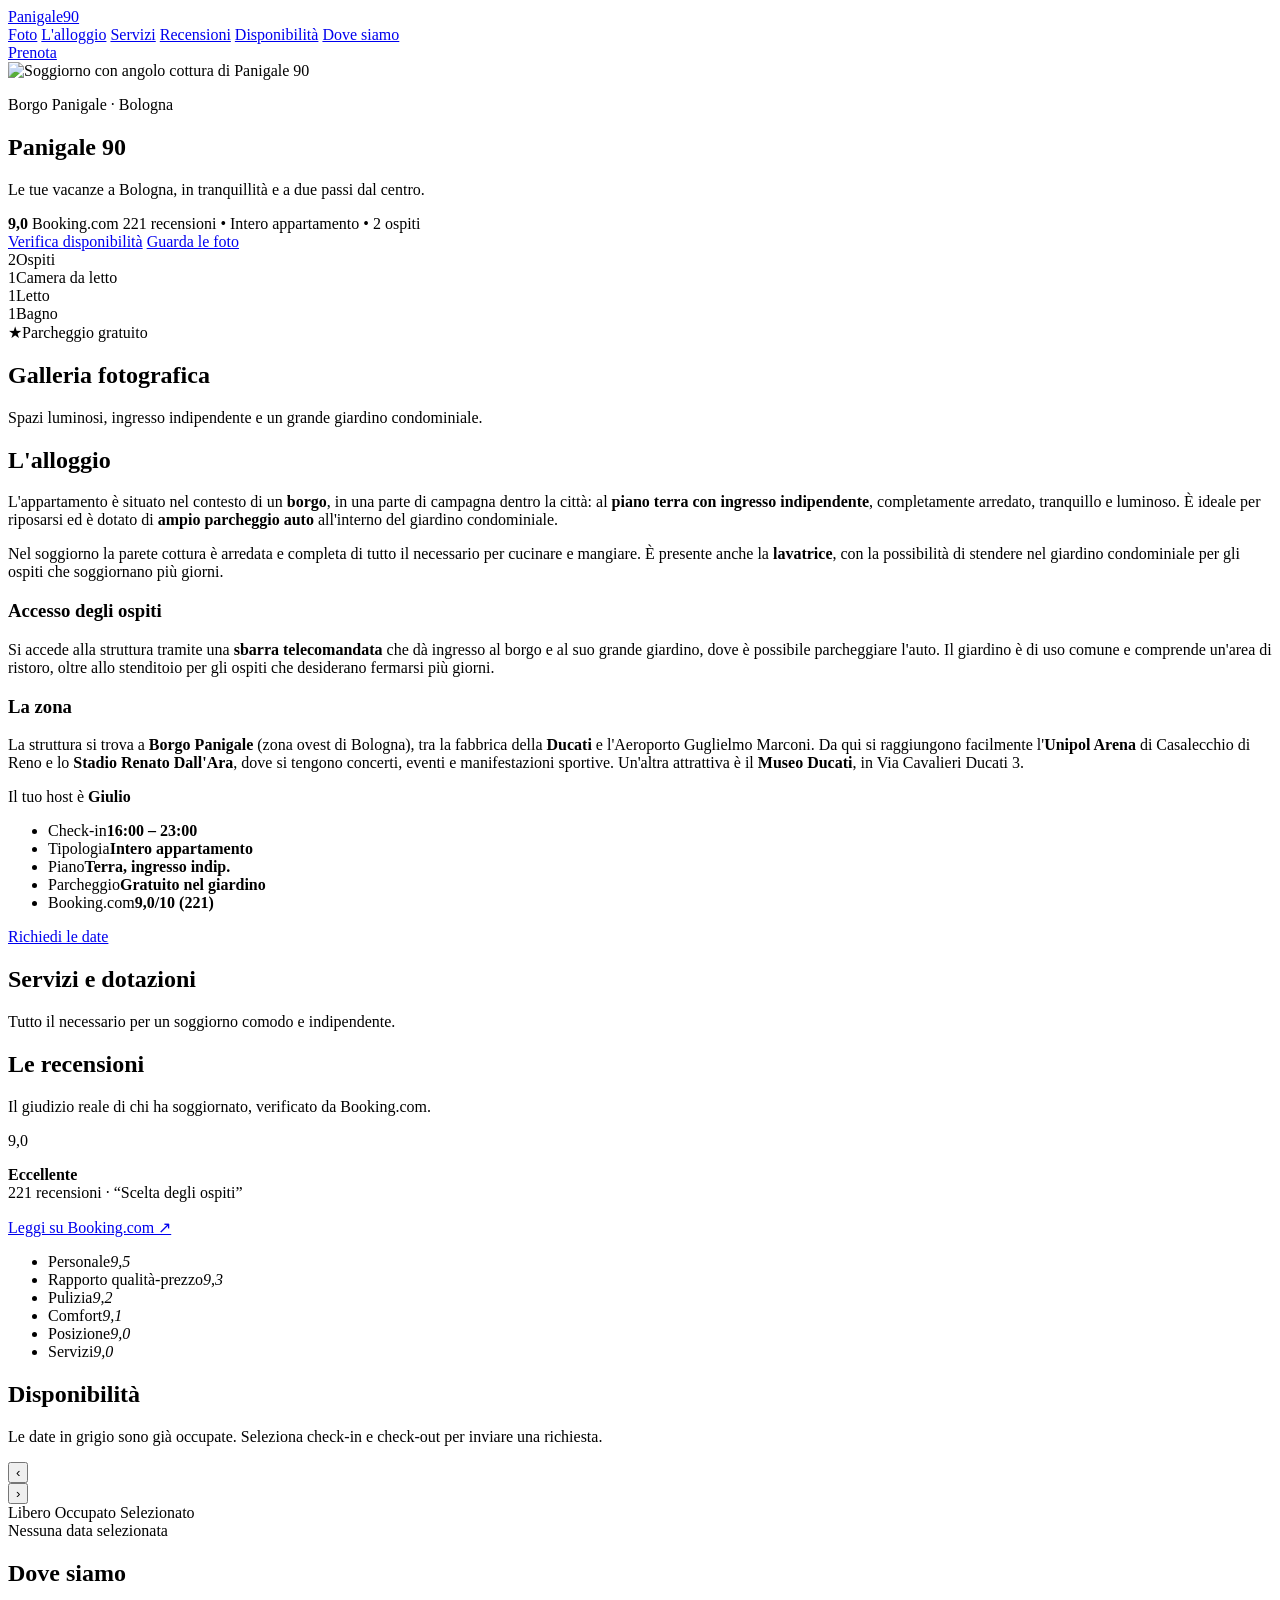
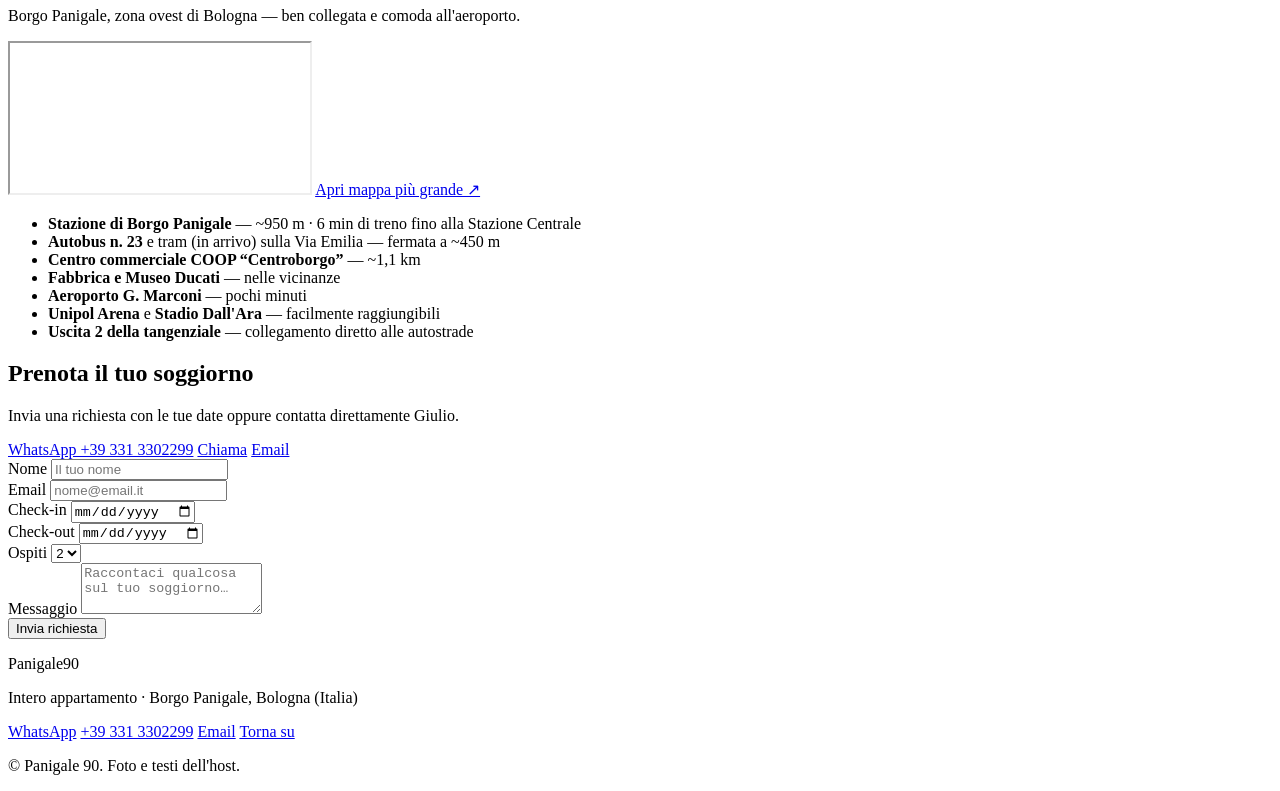
==== index.html @ 77d61c83 "Rimuovo il link Airbnb dal footer" ====
<!DOCTYPE html>
<html lang="it">
<head>
  <meta charset="UTF-8" />
  <meta name="viewport" content="width=device-width, initial-scale=1.0" />
  <title>Panigale 90 — Appartamento a Bologna | Borgo Panigale</title>
  <meta name="description" content="Panigale 90: intero appartamento a piano terra con ingresso indipendente a Borgo Panigale, Bologna. 2 ospiti, parcheggio gratuito, giardino. A 6 minuti dalla Stazione Centrale." />
  <meta property="og:title" content="Panigale 90 — Le tue vacanze a Bologna" />
  <meta property="og:description" content="Intero appartamento a piano terra con ingresso indipendente e parcheggio gratuito a Borgo Panigale, Bologna." />
  <meta property="og:image" content="assets/img/photo-03.jpg" />
  <meta property="og:type" content="website" />
  <link rel="preconnect" href="https://fonts.googleapis.com" />
  <link rel="preconnect" href="https://fonts.gstatic.com" crossorigin />
  <link href="https://fonts.googleapis.com/css2?family=Fraunces:opsz,wght@9..144,500;9..144,600&family=Inter:wght@400;500;600&display=swap" rel="stylesheet" />
  <link rel="stylesheet" href="css/style.css" />
</head>
<body>
  <!-- NAV -->
  <header class="nav" id="top">
    <div class="container nav__inner">
      <a href="#top" class="brand">Panigale<span>90</span></a>
      <nav class="nav__links">
        <a href="#gallery">Foto</a>
        <a href="#about">L'alloggio</a>
        <a href="#amenities">Servizi</a>
        <a href="#reviews">Recensioni</a>
        <a href="#calendar">Disponibilità</a>
        <a href="#location">Dove siamo</a>
      </nav>
      <a href="#book" class="btn btn--small">Prenota</a>
    </div>
  </header>

  <!-- HERO -->
  <section class="hero">
    <div class="hero__media">
      <img src="assets/img/photo-03.jpg" alt="Soggiorno con angolo cottura di Panigale 90" />
      <div class="hero__overlay"></div>
    </div>
    <div class="container hero__content">
      <p class="hero__eyebrow">Borgo Panigale · Bologna</p>
      <h1>Panigale 90</h1>
      <p class="hero__tagline">Le tue vacanze a Bologna, in tranquillità e a due passi dal centro.</p>
      <div class="hero__meta">
        <span class="bk-badge"><b>9,0</b> Booking.com</span>
        <span>221 recensioni</span>
        <span class="dot">•</span>
        <span>Intero appartamento</span>
        <span class="dot">•</span>
        <span>2 ospiti</span>
      </div>
      <div class="hero__cta">
        <a href="#book" class="btn">Verifica disponibilità</a>
        <a href="#gallery" class="btn btn--ghost">Guarda le foto</a>
      </div>
    </div>
  </section>

  <!-- QUICK FACTS -->
  <section class="facts">
    <div class="container facts__grid">
      <div class="fact"><span class="fact__num">2</span><span class="fact__label">Ospiti</span></div>
      <div class="fact"><span class="fact__num">1</span><span class="fact__label">Camera da letto</span></div>
      <div class="fact"><span class="fact__num">1</span><span class="fact__label">Letto</span></div>
      <div class="fact"><span class="fact__num">1</span><span class="fact__label">Bagno</span></div>
      <div class="fact"><span class="fact__num">★</span><span class="fact__label">Parcheggio gratuito</span></div>
    </div>
  </section>

  <!-- GALLERY -->
  <section id="gallery" class="section">
    <div class="container">
      <h2 class="section__title">Galleria fotografica</h2>
      <p class="section__sub">Spazi luminosi, ingresso indipendente e un grande giardino condominiale.</p>
      <div class="gallery" id="galleryGrid"><!-- populated by JS --></div>
    </div>
  </section>

  <!-- ABOUT -->
  <section id="about" class="section section--alt">
    <div class="container about">
      <div class="about__text">
        <h2 class="section__title">L'alloggio</h2>
        <p>L'appartamento è situato nel contesto di un <strong>borgo</strong>, in una parte di campagna dentro la città: al <strong>piano terra con ingresso indipendente</strong>, completamente arredato, tranquillo e luminoso. È ideale per riposarsi ed è dotato di <strong>ampio parcheggio auto</strong> all'interno del giardino condominiale.</p>
        <p>Nel soggiorno la parete cottura è arredata e completa di tutto il necessario per cucinare e mangiare. È presente anche la <strong>lavatrice</strong>, con la possibilità di stendere nel giardino condominiale per gli ospiti che soggiornano più giorni.</p>

        <h3>Accesso degli ospiti</h3>
        <p>Si accede alla struttura tramite una <strong>sbarra telecomandata</strong> che dà ingresso al borgo e al suo grande giardino, dove è possibile parcheggiare l'auto. Il giardino è di uso comune e comprende un'area di ristoro, oltre allo stenditoio per gli ospiti che desiderano fermarsi più giorni.</p>

        <h3>La zona</h3>
        <p>La struttura si trova a <strong>Borgo Panigale</strong> (zona ovest di Bologna), tra la fabbrica della <strong>Ducati</strong> e l'Aeroporto Guglielmo Marconi. Da qui si raggiungono facilmente l'<strong>Unipol Arena</strong> di Casalecchio di Reno e lo <strong>Stadio Renato Dall'Ara</strong>, dove si tengono concerti, eventi e manifestazioni sportive. Un'altra attrattiva è il <strong>Museo Ducati</strong>, in Via Cavalieri Ducati 3.</p>
      </div>
      <aside class="about__card">
        <p class="about__host">Il tuo host è <strong>Giulio</strong></p>
        <ul class="about__list">
          <li><span>Check-in</span><strong>16:00 – 23:00</strong></li>
          <li><span>Tipologia</span><strong>Intero appartamento</strong></li>
          <li><span>Piano</span><strong>Terra, ingresso indip.</strong></li>
          <li><span>Parcheggio</span><strong>Gratuito nel giardino</strong></li>
          <li><span>Booking.com</span><strong>9,0/10 (221)</strong></li>
        </ul>
        <a href="#book" class="btn btn--block">Richiedi le date</a>
      </aside>
    </div>
  </section>

  <!-- AMENITIES -->
  <section id="amenities" class="section">
    <div class="container">
      <h2 class="section__title">Servizi e dotazioni</h2>
      <p class="section__sub">Tutto il necessario per un soggiorno comodo e indipendente.</p>
      <ul class="amenities" id="amenitiesGrid"><!-- populated by JS --></ul>
    </div>
  </section>

  <!-- REVIEWS -->
  <section id="reviews" class="section section--alt">
    <div class="container">
      <h2 class="section__title">Le recensioni</h2>
      <p class="section__sub">Il giudizio reale di chi ha soggiornato, verificato da Booking.com.</p>
      <div class="reviews">
        <div class="reviews__score">
          <div class="bk-score">9,0</div>
          <p class="reviews__label"><strong>Eccellente</strong><br />221 recensioni · “Scelta degli ospiti”</p>
          <a class="btn btn--book" href="https://www.booking.com/hotel/it/panigale90.it.html" target="_blank" rel="noopener">Leggi su Booking.com ↗</a>
        </div>
        <ul class="reviews__bars">
          <li><span>Personale</span><i><b style="width:95%"></b></i><em>9,5</em></li>
          <li><span>Rapporto qualità-prezzo</span><i><b style="width:93%"></b></i><em>9,3</em></li>
          <li><span>Pulizia</span><i><b style="width:92%"></b></i><em>9,2</em></li>
          <li><span>Comfort</span><i><b style="width:91%"></b></i><em>9,1</em></li>
          <li><span>Posizione</span><i><b style="width:90%"></b></i><em>9,0</em></li>
          <li><span>Servizi</span><i><b style="width:90%"></b></i><em>9,0</em></li>
        </ul>
      </div>
    </div>
  </section>

  <!-- CALENDAR -->
  <section id="calendar" class="section">
    <div class="container">
      <h2 class="section__title">Disponibilità</h2>
      <p class="section__sub">Le date in grigio sono già occupate. Seleziona check-in e check-out per inviare una richiesta.</p>
      <div class="calendar" id="calendarApp">
        <div class="calendar__header">
          <button class="cal-nav" id="calPrev" aria-label="Mese precedente">‹</button>
          <div class="cal-month" id="calMonths"></div>
          <button class="cal-nav" id="calNext" aria-label="Mese successivo">›</button>
        </div>
        <div class="cal-grids" id="calGrids"></div>
        <div class="calendar__footer">
          <div class="cal-legend">
            <span><i class="sw sw--free"></i> Libero</span>
            <span><i class="sw sw--busy"></i> Occupato</span>
            <span><i class="sw sw--sel"></i> Selezionato</span>
          </div>
          <div class="cal-selection" id="calSelection">Nessuna data selezionata</div>
        </div>
      </div>
    </div>
  </section>

  <!-- LOCATION -->
  <section id="location" class="section">
    <div class="container">
      <h2 class="section__title">Dove siamo</h2>
      <p class="section__sub">Borgo Panigale, zona ovest di Bologna — ben collegata e comoda all'aeroporto.</p>
      <div class="location">
        <div class="location__map">
          <iframe
            title="Mappa di Panigale 90"
            loading="lazy"
            src="https://www.openstreetmap.org/export/embed.html?bbox=11.26%2C44.510%2C11.296%2C44.530&amp;layer=mapnik&amp;marker=44.51988%2C11.27823">
          </iframe>
          <a class="location__maplink" href="https://www.openstreetmap.org/?mlat=44.51988&mlon=11.27823#map=15/44.51988/11.27823" target="_blank" rel="noopener">Apri mappa più grande ↗</a>
        </div>
        <ul class="location__list">
          <li><strong>Stazione di Borgo Panigale</strong> — ~950 m · 6 min di treno fino alla Stazione Centrale</li>
          <li><strong>Autobus n. 23</strong> e tram (in arrivo) sulla Via Emilia — fermata a ~450 m</li>
          <li><strong>Centro commerciale COOP “Centroborgo”</strong> — ~1,1 km</li>
          <li><strong>Fabbrica e Museo Ducati</strong> — nelle vicinanze</li>
          <li><strong>Aeroporto G. Marconi</strong> — pochi minuti</li>
          <li><strong>Unipol Arena</strong> e <strong>Stadio Dall'Ara</strong> — facilmente raggiungibili</li>
          <li><strong>Uscita 2 della tangenziale</strong> — collegamento diretto alle autostrade</li>
        </ul>
      </div>
    </div>
  </section>

  <!-- BOOK / CONTACT -->
  <section id="book" class="section section--cta">
    <div class="container book">
      <div class="book__intro">
        <h2 class="section__title">Prenota il tuo soggiorno</h2>
        <p>Invia una richiesta con le tue date oppure contatta direttamente Giulio.</p>
        <div class="book__contacts">
          <a class="btn btn--wa" href="https://wa.me/393313302299" target="_blank" rel="noopener">WhatsApp +39 331 3302299</a>
          <a class="btn btn--ghost" href="tel:+393313302299">Chiama</a>
          <a class="btn btn--ghost" href="mailto:giulio.saladini@alice.it">Email</a>
        </div>
      </div>
      <form class="book__form" id="bookForm">
        <div class="field">
          <label for="fName">Nome</label>
          <input id="fName" name="name" type="text" required placeholder="Il tuo nome" />
        </div>
        <div class="field">
          <label for="fEmail">Email</label>
          <input id="fEmail" name="email" type="email" required placeholder="nome@email.it" />
        </div>
        <div class="field field--half">
          <label for="fIn">Check-in</label>
          <input id="fIn" name="checkin" type="date" />
        </div>
        <div class="field field--half">
          <label for="fOut">Check-out</label>
          <input id="fOut" name="checkout" type="date" />
        </div>
        <div class="field">
          <label for="fGuests">Ospiti</label>
          <select id="fGuests" name="guests"><option>1</option><option selected>2</option></select>
        </div>
        <div class="field">
          <label for="fMsg">Messaggio</label>
          <textarea id="fMsg" name="message" rows="3" placeholder="Raccontaci qualcosa sul tuo soggiorno…"></textarea>
        </div>
        <button type="submit" class="btn btn--block">Invia richiesta</button>
        <p class="book__note" id="bookNote"></p>
      </form>
    </div>
  </section>

  <footer class="footer">
    <div class="container footer__inner">
      <div>
        <span class="brand brand--footer">Panigale<span>90</span></span>
        <p>Intero appartamento · Borgo Panigale, Bologna (Italia)</p>
      </div>
      <div class="footer__links">
        <a href="https://wa.me/393313302299" target="_blank" rel="noopener">WhatsApp</a>
        <a href="tel:+393313302299">+39 331 3302299</a>
        <a href="mailto:giulio.saladini@alice.it">Email</a>
        <a href="#top">Torna su</a>
      </div>
    </div>
    <p class="footer__legal">© <span id="year"></span> Panigale 90. Foto e testi dell'host.</p>
  </footer>

  <!-- LIGHTBOX -->
  <div class="lightbox" id="lightbox" hidden>
    <button class="lb-close" id="lbClose" aria-label="Chiudi">×</button>
    <button class="lb-nav lb-prev" id="lbPrev" aria-label="Precedente">‹</button>
    <img id="lbImg" src="" alt="" />
    <button class="lb-nav lb-next" id="lbNext" aria-label="Successiva">›</button>
  </div>

  <script src="js/main.js"></script>
</body>
</html>
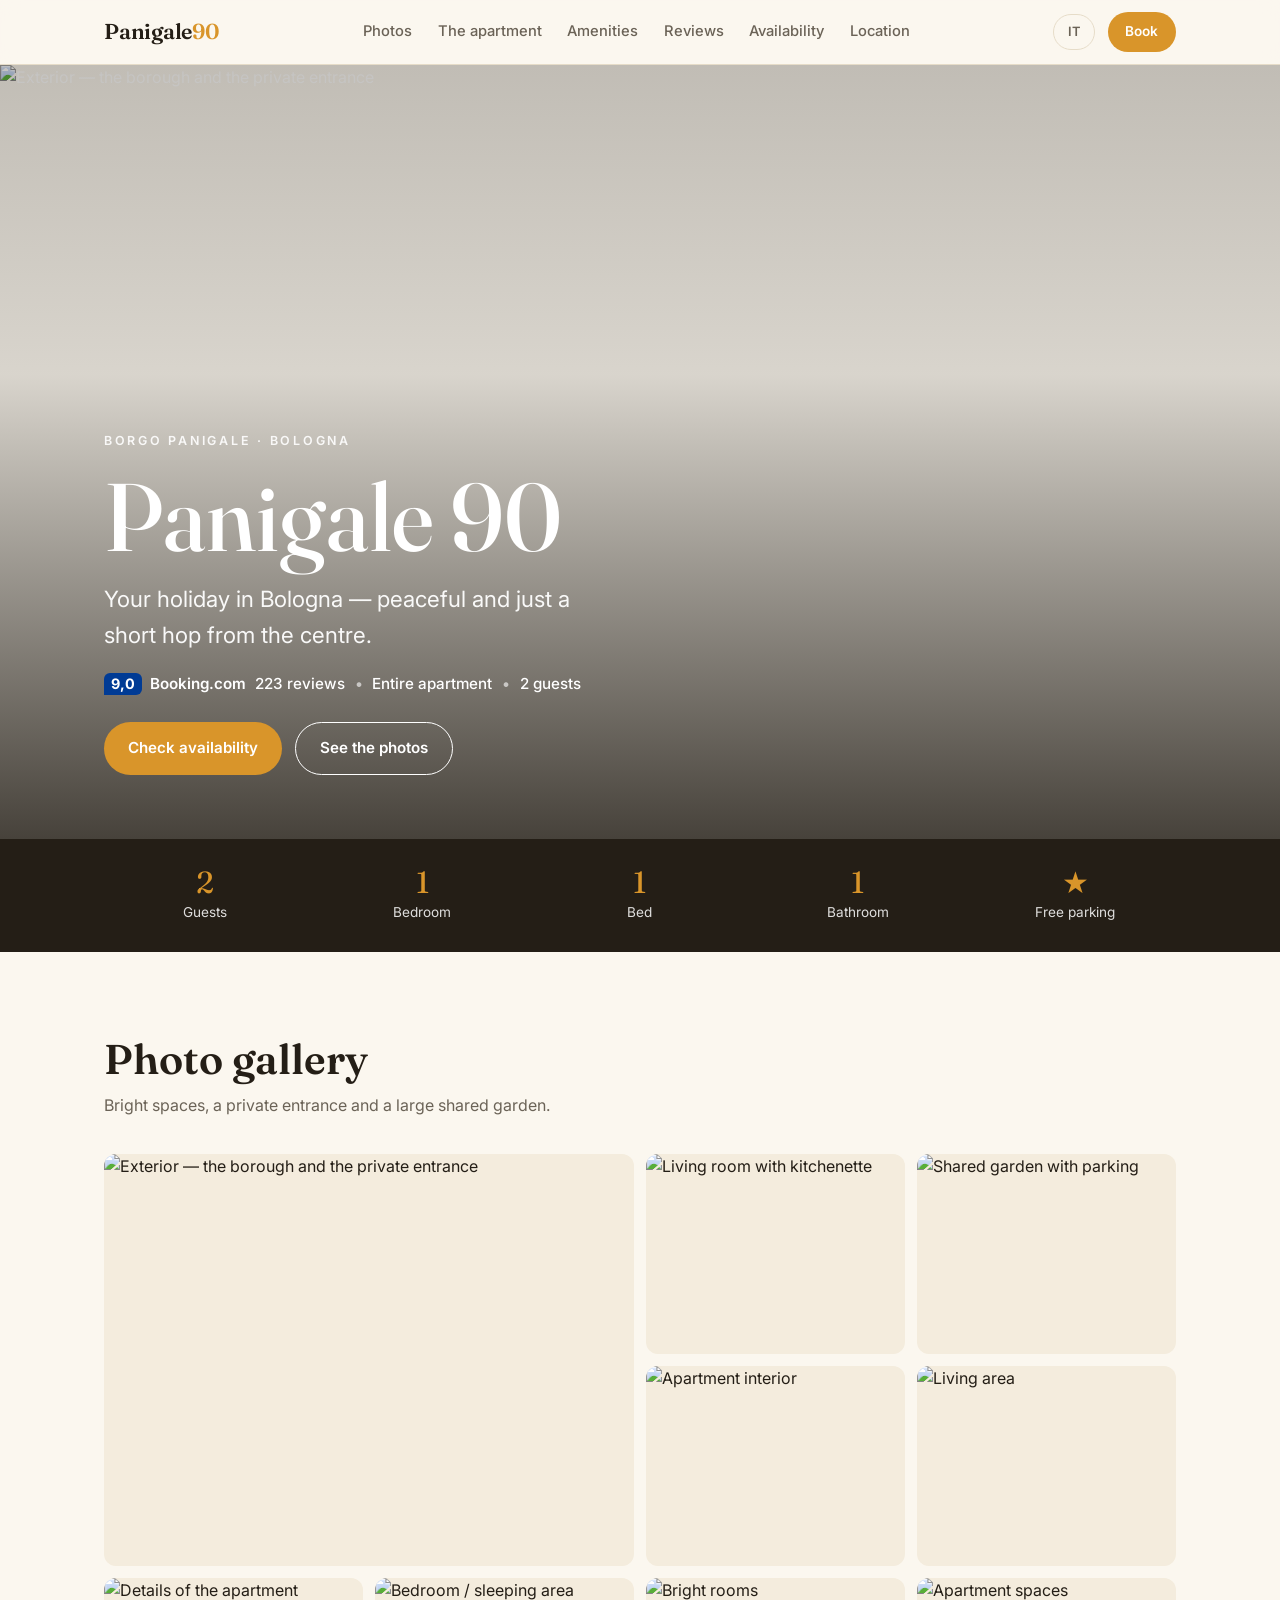
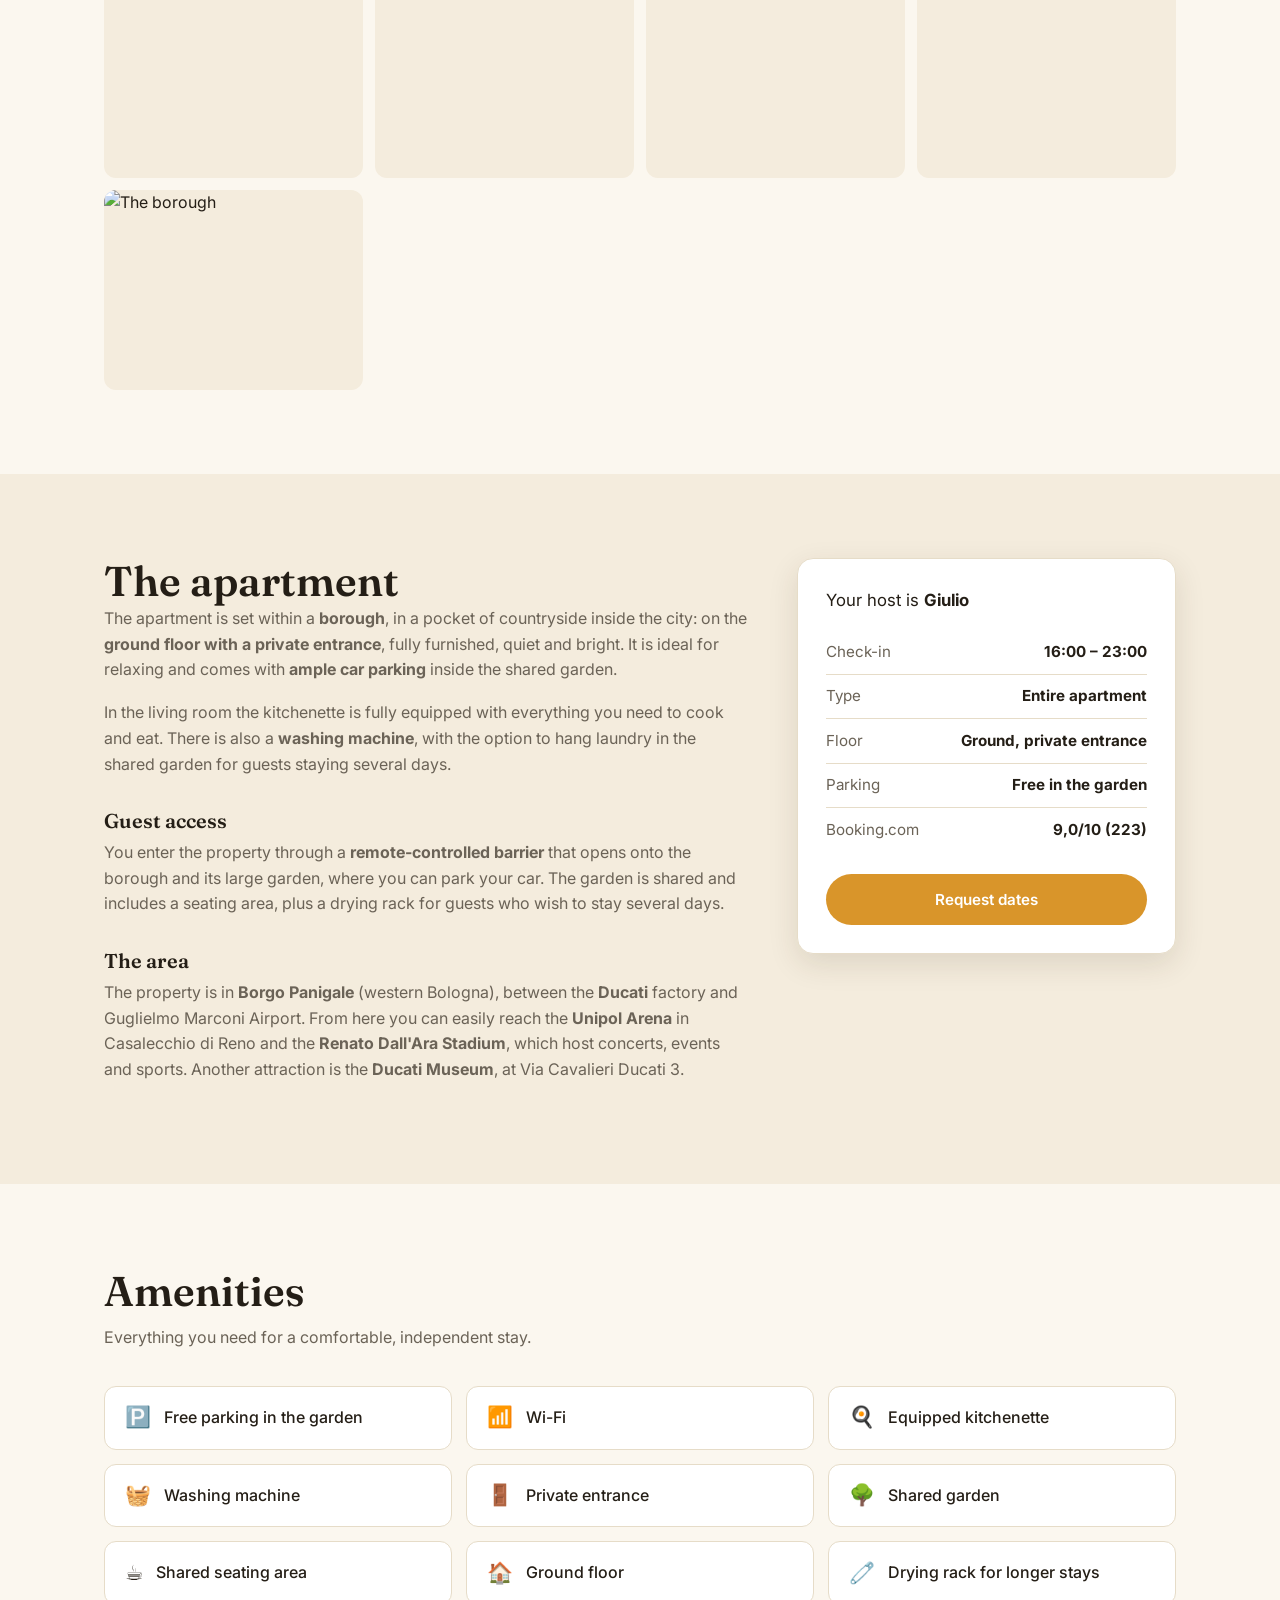
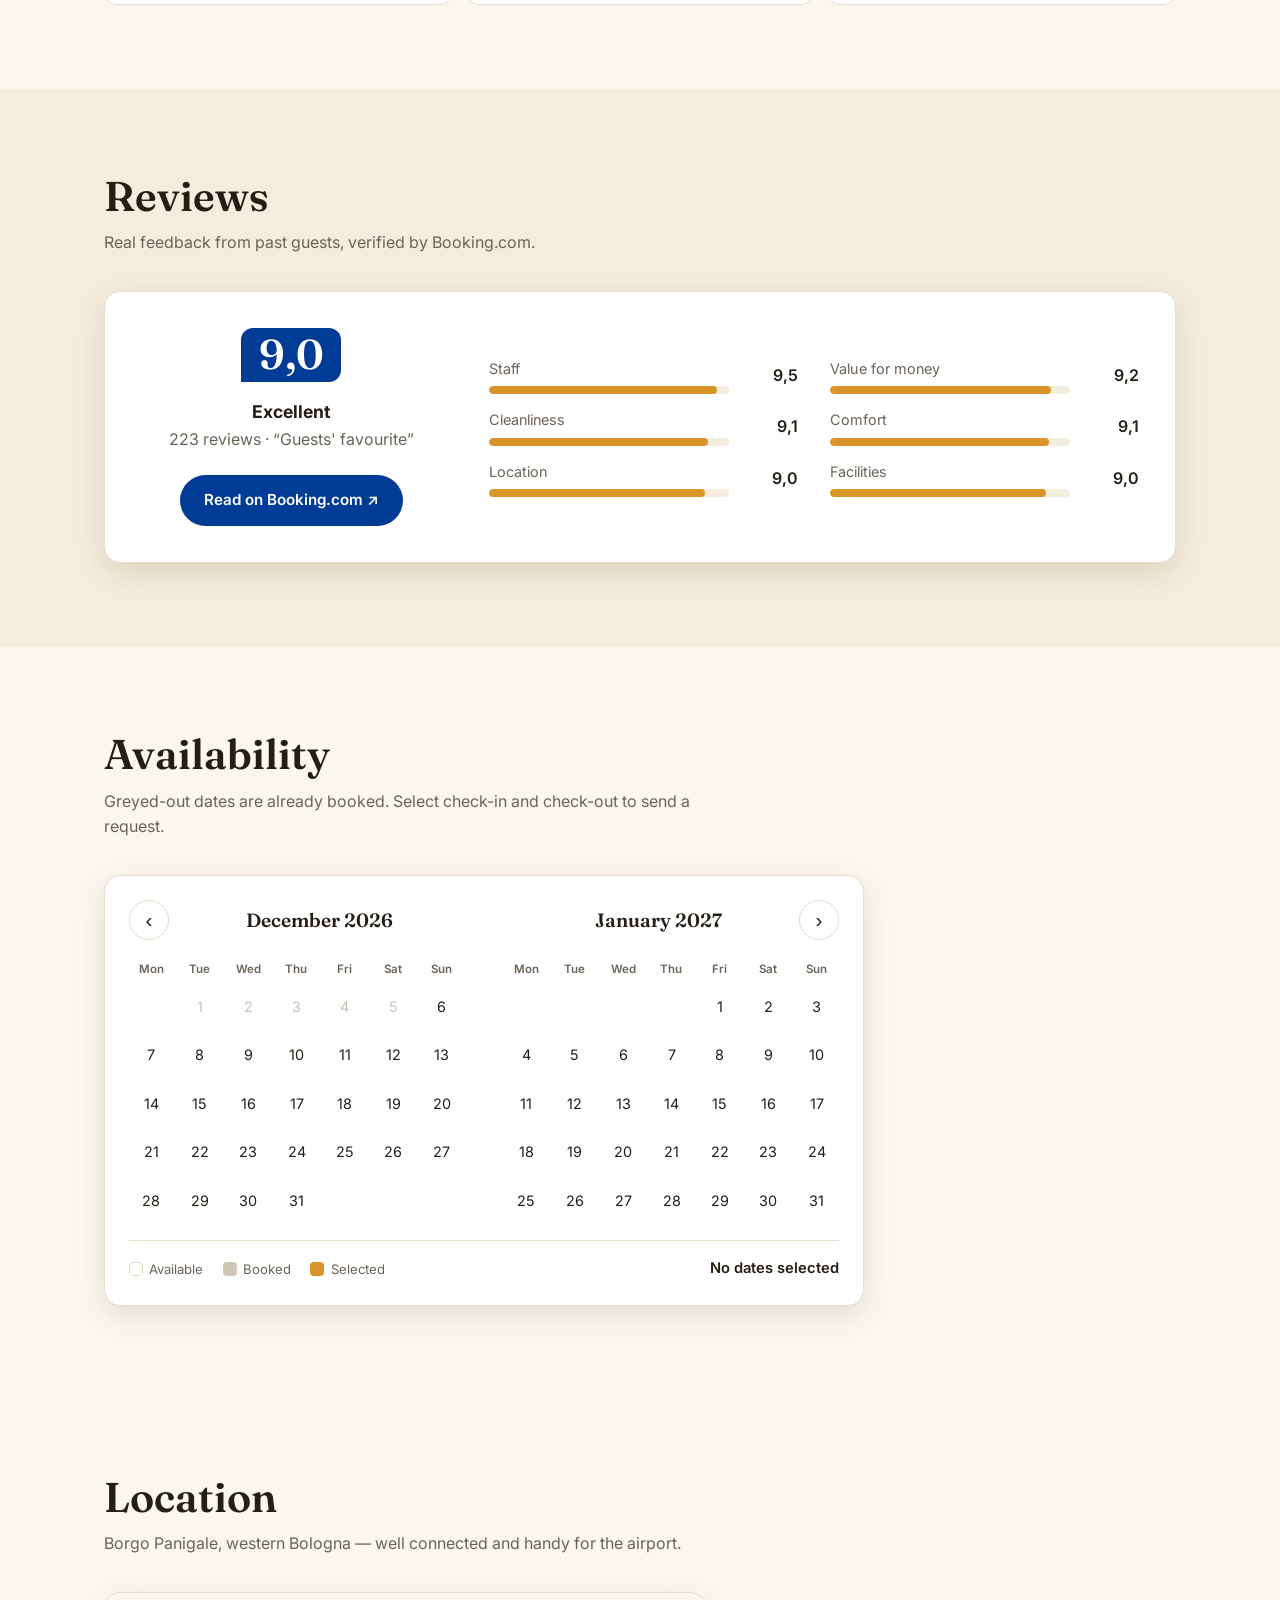
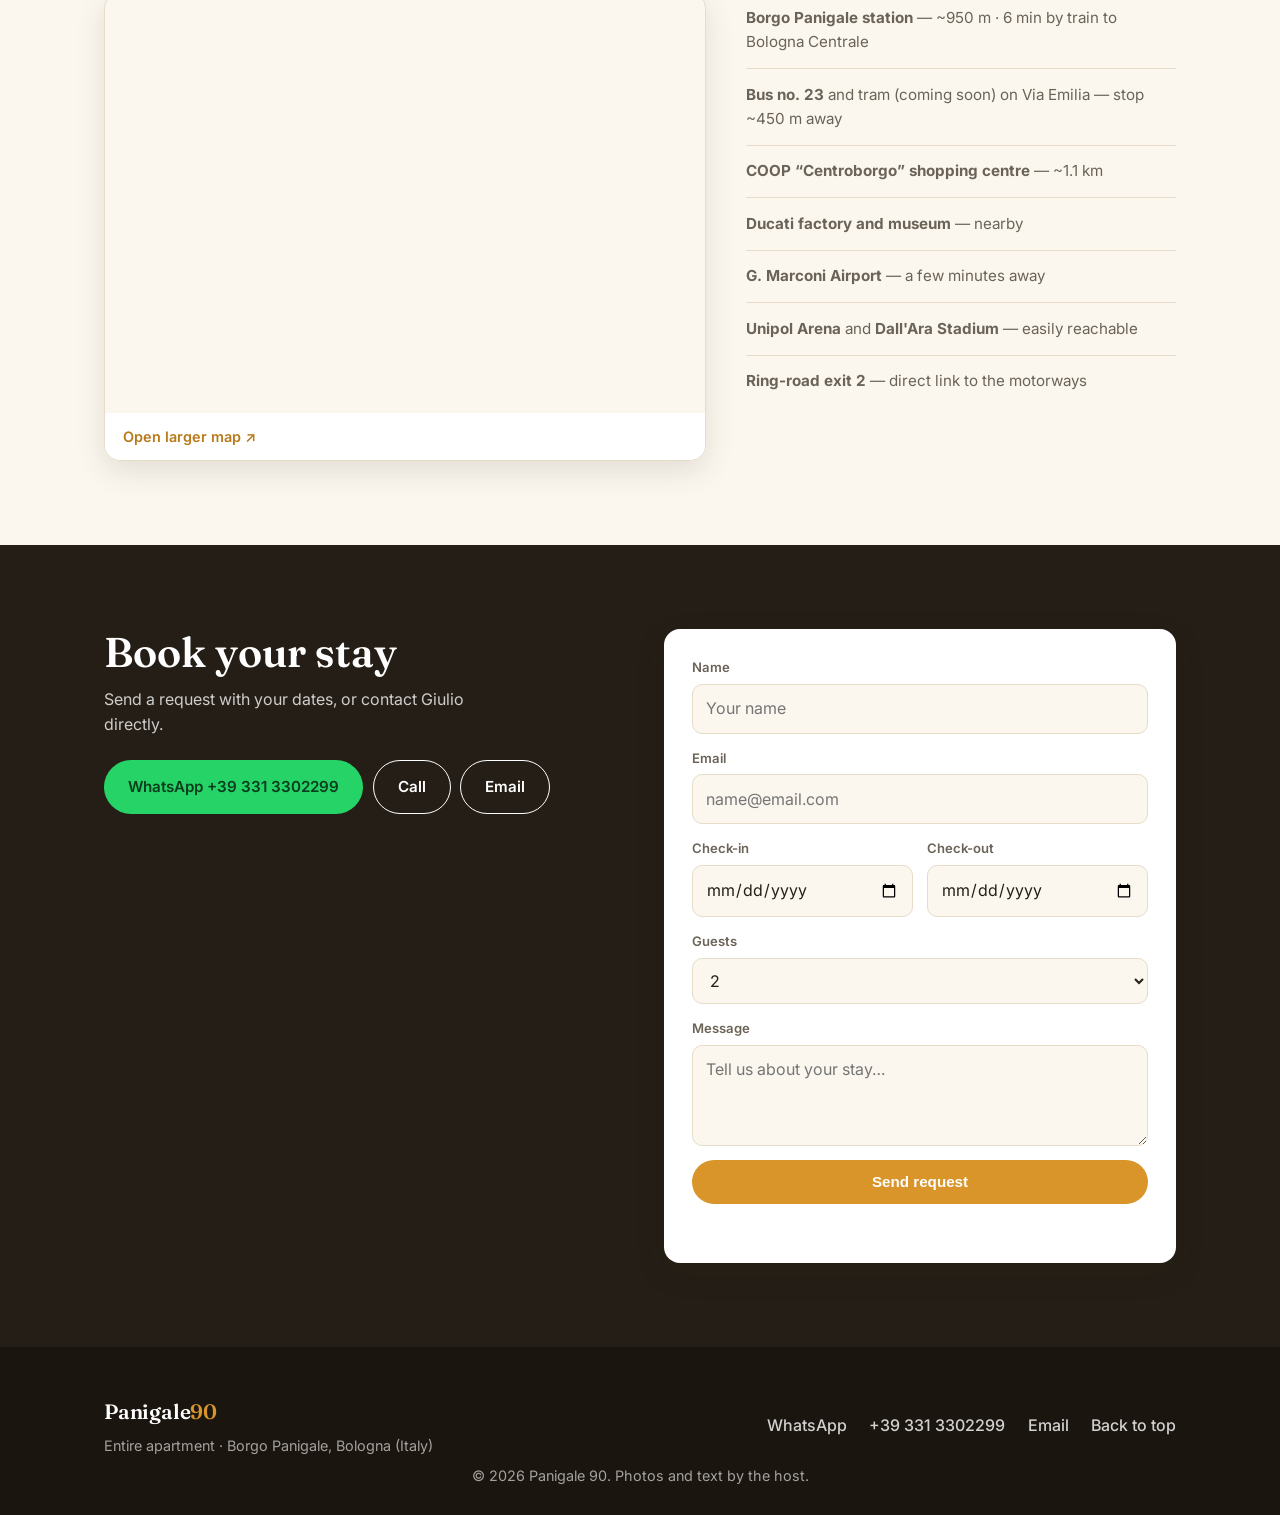
==== commit 78310f95: "Tutti i blocchi modificabili dal pannello (hero, host, servizi con toggle+icone, recensioni, dove si" ====
--- a/index.html
+++ b/index.html
@@ -20,86 +20,60 @@
     <div class="container nav__inner">
       <a href="#top" class="brand">Panigale<span>90</span></a>
       <nav class="nav__links">
-        <a href="#gallery">Foto</a>
-        <a href="#about">L'alloggio</a>
-        <a href="#amenities">Servizi</a>
-        <a href="#reviews">Recensioni</a>
-        <a href="#calendar">Disponibilità</a>
-        <a href="#location">Dove siamo</a>
+        <a href="#gallery" data-en="Photos">Foto</a>
+        <a href="#about" data-en="The apartment">L'alloggio</a>
+        <a href="#amenities" data-en="Amenities">Servizi</a>
+        <a href="#reviews" data-en="Reviews">Recensioni</a>
+        <a href="#calendar" data-en="Availability">Disponibilità</a>
+        <a href="#location" data-en="Location">Dove siamo</a>
       </nav>
-      <a href="#book" class="btn btn--small">Prenota</a>
+      <div class="nav__actions">
+        <button id="langToggle" class="lang-toggle" type="button" aria-label="Language / Lingua">EN</button>
+        <a href="#book" class="btn btn--small" data-en="Book">Prenota</a>
+      </div>
     </div>
   </header>
 
   <!-- HERO -->
   <section class="hero">
     <div class="hero__media">
-      <img src="assets/img/photo-03.jpg" alt="Soggiorno con angolo cottura di Panigale 90" />
+      <img id="heroImg" src="assets/img/photo-03.jpg" alt="Panigale 90" />
       <div class="hero__overlay"></div>
     </div>
     <div class="container hero__content">
-      <p class="hero__eyebrow">Borgo Panigale · Bologna</p>
+      <p class="hero__eyebrow" id="heroEyebrow"></p>
       <h1>Panigale 90</h1>
-      <p class="hero__tagline">Le tue vacanze a Bologna, in tranquillità e a due passi dal centro.</p>
-      <div class="hero__meta">
-        <span class="bk-badge"><b>9,0</b> Booking.com</span>
-        <span>221 recensioni</span>
-        <span class="dot">•</span>
-        <span>Intero appartamento</span>
-        <span class="dot">•</span>
-        <span>2 ospiti</span>
-      </div>
+      <p class="hero__tagline" id="heroTagline"></p>
+      <div class="hero__meta" id="heroMeta"></div>
       <div class="hero__cta">
-        <a href="#book" class="btn">Verifica disponibilità</a>
-        <a href="#gallery" class="btn btn--ghost">Guarda le foto</a>
+        <a href="#book" class="btn" id="heroCta1"></a>
+        <a href="#gallery" class="btn btn--ghost" id="heroCta2"></a>
       </div>
     </div>
   </section>
 
   <!-- QUICK FACTS -->
   <section class="facts">
-    <div class="container facts__grid">
-      <div class="fact"><span class="fact__num">2</span><span class="fact__label">Ospiti</span></div>
-      <div class="fact"><span class="fact__num">1</span><span class="fact__label">Camera da letto</span></div>
-      <div class="fact"><span class="fact__num">1</span><span class="fact__label">Letto</span></div>
-      <div class="fact"><span class="fact__num">1</span><span class="fact__label">Bagno</span></div>
-      <div class="fact"><span class="fact__num">★</span><span class="fact__label">Parcheggio gratuito</span></div>
-    </div>
+    <div class="container facts__grid" id="factsGrid"></div>
   </section>
 
   <!-- GALLERY -->
   <section id="gallery" class="section">
     <div class="container">
-      <h2 class="section__title">Galleria fotografica</h2>
-      <p class="section__sub">Spazi luminosi, ingresso indipendente e un grande giardino condominiale.</p>
-      <div class="gallery" id="galleryGrid"><!-- populated by JS --></div>
+      <h2 class="section__title" id="galleryTitle"></h2>
+      <p class="section__sub" id="gallerySub"></p>
+      <div class="gallery" id="galleryGrid"></div>
     </div>
   </section>
 
   <!-- ABOUT -->
   <section id="about" class="section section--alt">
     <div class="container about">
-      <div class="about__text">
-        <h2 class="section__title">L'alloggio</h2>
-        <p>L'appartamento è situato nel contesto di un <strong>borgo</strong>, in una parte di campagna dentro la città: al <strong>piano terra con ingresso indipendente</strong>, completamente arredato, tranquillo e luminoso. È ideale per riposarsi ed è dotato di <strong>ampio parcheggio auto</strong> all'interno del giardino condominiale.</p>
-        <p>Nel soggiorno la parete cottura è arredata e completa di tutto il necessario per cucinare e mangiare. È presente anche la <strong>lavatrice</strong>, con la possibilità di stendere nel giardino condominiale per gli ospiti che soggiornano più giorni.</p>
-
-        <h3>Accesso degli ospiti</h3>
-        <p>Si accede alla struttura tramite una <strong>sbarra telecomandata</strong> che dà ingresso al borgo e al suo grande giardino, dove è possibile parcheggiare l'auto. Il giardino è di uso comune e comprende un'area di ristoro, oltre allo stenditoio per gli ospiti che desiderano fermarsi più giorni.</p>
-
-        <h3>La zona</h3>
-        <p>La struttura si trova a <strong>Borgo Panigale</strong> (zona ovest di Bologna), tra la fabbrica della <strong>Ducati</strong> e l'Aeroporto Guglielmo Marconi. Da qui si raggiungono facilmente l'<strong>Unipol Arena</strong> di Casalecchio di Reno e lo <strong>Stadio Renato Dall'Ara</strong>, dove si tengono concerti, eventi e manifestazioni sportive. Un'altra attrattiva è il <strong>Museo Ducati</strong>, in Via Cavalieri Ducati 3.</p>
-      </div>
+      <div class="about__text"><!-- populated by JS from about.json --></div>
       <aside class="about__card">
-        <p class="about__host">Il tuo host è <strong>Giulio</strong></p>
-        <ul class="about__list">
-          <li><span>Check-in</span><strong>16:00 – 23:00</strong></li>
-          <li><span>Tipologia</span><strong>Intero appartamento</strong></li>
-          <li><span>Piano</span><strong>Terra, ingresso indip.</strong></li>
-          <li><span>Parcheggio</span><strong>Gratuito nel giardino</strong></li>
-          <li><span>Booking.com</span><strong>9,0/10 (221)</strong></li>
-        </ul>
-        <a href="#book" class="btn btn--block">Richiedi le date</a>
+        <p class="about__host" id="hostLine"></p>
+        <ul class="about__list" id="hostRows"></ul>
+        <a href="#book" class="btn btn--block" id="hostCta"></a>
       </aside>
     </div>
   </section>
@@ -107,31 +81,24 @@
   <!-- AMENITIES -->
   <section id="amenities" class="section">
     <div class="container">
-      <h2 class="section__title">Servizi e dotazioni</h2>
-      <p class="section__sub">Tutto il necessario per un soggiorno comodo e indipendente.</p>
-      <ul class="amenities" id="amenitiesGrid"><!-- populated by JS --></ul>
+      <h2 class="section__title" id="amenTitle"></h2>
+      <p class="section__sub" id="amenSub"></p>
+      <ul class="amenities" id="amenitiesGrid"></ul>
     </div>
   </section>
 
   <!-- REVIEWS -->
   <section id="reviews" class="section section--alt">
     <div class="container">
-      <h2 class="section__title">Le recensioni</h2>
-      <p class="section__sub">Il giudizio reale di chi ha soggiornato, verificato da Booking.com.</p>
+      <h2 class="section__title" id="revTitle"></h2>
+      <p class="section__sub" id="revSub"></p>
       <div class="reviews">
         <div class="reviews__score">
-          <div class="bk-score">9,0</div>
-          <p class="reviews__label"><strong>Eccellente</strong><br />221 recensioni · “Scelta degli ospiti”</p>
-          <a class="btn btn--book" href="https://www.booking.com/hotel/it/panigale90.it.html" target="_blank" rel="noopener">Leggi su Booking.com ↗</a>
-        </div>
-        <ul class="reviews__bars">
-          <li><span>Personale</span><i><b style="width:95%"></b></i><em>9,5</em></li>
-          <li><span>Rapporto qualità-prezzo</span><i><b style="width:93%"></b></i><em>9,3</em></li>
-          <li><span>Pulizia</span><i><b style="width:92%"></b></i><em>9,2</em></li>
-          <li><span>Comfort</span><i><b style="width:91%"></b></i><em>9,1</em></li>
-          <li><span>Posizione</span><i><b style="width:90%"></b></i><em>9,0</em></li>
-          <li><span>Servizi</span><i><b style="width:90%"></b></i><em>9,0</em></li>
-        </ul>
+          <div class="bk-score" id="revScore"></div>
+          <p class="reviews__label" id="revLabel"></p>
+          <a class="btn btn--book" id="revUrl" target="_blank" rel="noopener"></a>
+        </div>
+        <ul class="reviews__bars" id="revBars"></ul>
       </div>
     </div>
   </section>
@@ -139,8 +106,8 @@
   <!-- CALENDAR -->
   <section id="calendar" class="section">
     <div class="container">
-      <h2 class="section__title">Disponibilità</h2>
-      <p class="section__sub">Le date in grigio sono già occupate. Seleziona check-in e check-out per inviare una richiesta.</p>
+      <h2 class="section__title" data-en="Availability">Disponibilità</h2>
+      <p class="section__sub" data-en="Greyed-out dates are already booked. Select check-in and check-out to send a request.">Le date in grigio sono già occupate. Seleziona check-in e check-out per inviare una richiesta.</p>
       <div class="calendar" id="calendarApp">
         <div class="calendar__header">
           <button class="cal-nav" id="calPrev" aria-label="Mese precedente">‹</button>
@@ -150,11 +117,11 @@
         <div class="cal-grids" id="calGrids"></div>
         <div class="calendar__footer">
           <div class="cal-legend">
-            <span><i class="sw sw--free"></i> Libero</span>
-            <span><i class="sw sw--busy"></i> Occupato</span>
-            <span><i class="sw sw--sel"></i> Selezionato</span>
+            <span><i class="sw sw--free"></i> <span data-en="Available">Libero</span></span>
+            <span><i class="sw sw--busy"></i> <span data-en="Booked">Occupato</span></span>
+            <span><i class="sw sw--sel"></i> <span data-en="Selected">Selezionato</span></span>
           </div>
-          <div class="cal-selection" id="calSelection">Nessuna data selezionata</div>
+          <div class="cal-selection" id="calSelection"></div>
         </div>
       </div>
     </div>
@@ -163,8 +130,8 @@
   <!-- LOCATION -->
   <section id="location" class="section">
     <div class="container">
-      <h2 class="section__title">Dove siamo</h2>
-      <p class="section__sub">Borgo Panigale, zona ovest di Bologna — ben collegata e comoda all'aeroporto.</p>
+      <h2 class="section__title" id="locTitle"></h2>
+      <p class="section__sub" id="locSub"></p>
       <div class="location">
         <div class="location__map">
           <iframe
@@ -172,17 +139,9 @@
             loading="lazy"
             src="https://www.openstreetmap.org/export/embed.html?bbox=11.26%2C44.510%2C11.296%2C44.530&amp;layer=mapnik&amp;marker=44.51988%2C11.27823">
           </iframe>
-          <a class="location__maplink" href="https://www.openstreetmap.org/?mlat=44.51988&mlon=11.27823#map=15/44.51988/11.27823" target="_blank" rel="noopener">Apri mappa più grande ↗</a>
-        </div>
-        <ul class="location__list">
-          <li><strong>Stazione di Borgo Panigale</strong> — ~950 m · 6 min di treno fino alla Stazione Centrale</li>
-          <li><strong>Autobus n. 23</strong> e tram (in arrivo) sulla Via Emilia — fermata a ~450 m</li>
-          <li><strong>Centro commerciale COOP “Centroborgo”</strong> — ~1,1 km</li>
-          <li><strong>Fabbrica e Museo Ducati</strong> — nelle vicinanze</li>
-          <li><strong>Aeroporto G. Marconi</strong> — pochi minuti</li>
-          <li><strong>Unipol Arena</strong> e <strong>Stadio Dall'Ara</strong> — facilmente raggiungibili</li>
-          <li><strong>Uscita 2 della tangenziale</strong> — collegamento diretto alle autostrade</li>
-        </ul>
+          <a class="location__maplink" id="locMaplink" href="https://www.openstreetmap.org/?mlat=44.51988&mlon=11.27823#map=15/44.51988/11.27823" target="_blank" rel="noopener"></a>
+        </div>
+        <ul class="location__list" id="locList"></ul>
       </div>
     </div>
   </section>
@@ -191,22 +150,22 @@
   <section id="book" class="section section--cta">
     <div class="container book">
       <div class="book__intro">
-        <h2 class="section__title">Prenota il tuo soggiorno</h2>
-        <p>Invia una richiesta con le tue date oppure contatta direttamente Giulio.</p>
+        <h2 class="section__title" id="bookTitle"></h2>
+        <p id="bookIntro"></p>
         <div class="book__contacts">
-          <a class="btn btn--wa" href="https://wa.me/393313302299" target="_blank" rel="noopener">WhatsApp +39 331 3302299</a>
-          <a class="btn btn--ghost" href="tel:+393313302299">Chiama</a>
-          <a class="btn btn--ghost" href="mailto:giulio.saladini@alice.it">Email</a>
+          <a class="btn btn--wa" id="cWa" target="_blank" rel="noopener"></a>
+          <a class="btn btn--ghost" id="cCall" data-en="Call">Chiama</a>
+          <a class="btn btn--ghost" id="cEmail">Email</a>
         </div>
       </div>
       <form class="book__form" id="bookForm">
         <div class="field">
-          <label for="fName">Nome</label>
-          <input id="fName" name="name" type="text" required placeholder="Il tuo nome" />
+          <label for="fName" data-en="Name">Nome</label>
+          <input id="fName" name="name" type="text" required placeholder="Il tuo nome" data-en-ph="Your name" />
         </div>
         <div class="field">
           <label for="fEmail">Email</label>
-          <input id="fEmail" name="email" type="email" required placeholder="nome@email.it" />
+          <input id="fEmail" name="email" type="email" required placeholder="nome@email.it" data-en-ph="name@email.com" />
         </div>
         <div class="field field--half">
           <label for="fIn">Check-in</label>
@@ -217,14 +176,14 @@
           <input id="fOut" name="checkout" type="date" />
         </div>
         <div class="field">
-          <label for="fGuests">Ospiti</label>
+          <label for="fGuests" data-en="Guests">Ospiti</label>
           <select id="fGuests" name="guests"><option>1</option><option selected>2</option></select>
         </div>
         <div class="field">
-          <label for="fMsg">Messaggio</label>
-          <textarea id="fMsg" name="message" rows="3" placeholder="Raccontaci qualcosa sul tuo soggiorno…"></textarea>
-        </div>
-        <button type="submit" class="btn btn--block">Invia richiesta</button>
+          <label for="fMsg" data-en="Message">Messaggio</label>
+          <textarea id="fMsg" name="message" rows="3" placeholder="Raccontaci qualcosa sul tuo soggiorno…" data-en-ph="Tell us about your stay…"></textarea>
+        </div>
+        <button type="submit" class="btn btn--block" data-en="Send request">Invia richiesta</button>
         <p class="book__note" id="bookNote"></p>
       </form>
     </div>
@@ -234,16 +193,16 @@
     <div class="container footer__inner">
       <div>
         <span class="brand brand--footer">Panigale<span>90</span></span>
-        <p>Intero appartamento · Borgo Panigale, Bologna (Italia)</p>
+        <p data-en="Entire apartment · Borgo Panigale, Bologna (Italy)">Intero appartamento · Borgo Panigale, Bologna (Italia)</p>
       </div>
       <div class="footer__links">
-        <a href="https://wa.me/393313302299" target="_blank" rel="noopener">WhatsApp</a>
-        <a href="tel:+393313302299">+39 331 3302299</a>
-        <a href="mailto:giulio.saladini@alice.it">Email</a>
-        <a href="#top">Torna su</a>
-      </div>
-    </div>
-    <p class="footer__legal">© <span id="year"></span> Panigale 90. Foto e testi dell'host.</p>
+        <a id="fWa" target="_blank" rel="noopener">WhatsApp</a>
+        <a id="fPhone"></a>
+        <a id="fEmail">Email</a>
+        <a href="#top" data-en="Back to top">Torna su</a>
+      </div>
+    </div>
+    <p class="footer__legal">© <span id="year"></span> Panigale 90. <span data-en="Photos and text by the host.">Foto e testi dell'host.</span></p>
   </footer>
 
   <!-- LIGHTBOX -->
--- a/css/style.css
+++ b/css/style.css
@@ -0,0 +1,226 @@
+:root{
+  --ochre:#d9952a;
+  --ochre-dark:#b9791a;
+  --ink:#241e16;
+  --muted:#6b6357;
+  --cream:#fbf7ef;
+  --cream-2:#f4ecdd;
+  --line:#e6dcc8;
+  --busy:#cfc6b6;
+  --white:#fff;
+  --radius:16px;
+  --shadow:0 10px 30px rgba(60,45,20,.12);
+  --maxw:1120px;
+}
+*{box-sizing:border-box}
+html{scroll-behavior:smooth}
+body{
+  margin:0;font-family:"Inter",system-ui,sans-serif;color:var(--ink);
+  background:var(--cream);line-height:1.6;-webkit-font-smoothing:antialiased;
+}
+img{max-width:100%;display:block}
+a{color:inherit;text-decoration:none}
+.container{width:100%;max-width:var(--maxw);margin:0 auto;padding:0 24px}
+h1,h2,h3{font-family:"Fraunces",Georgia,serif;font-weight:600;line-height:1.15;margin:0}
+
+/* Buttons */
+.btn{
+  display:inline-flex;align-items:center;justify-content:center;gap:.5rem;
+  background:var(--ochre);color:#fff;font-weight:600;font-size:.95rem;
+  padding:.85rem 1.5rem;border-radius:999px;border:0;cursor:pointer;
+  transition:transform .15s ease, background .2s ease;
+}
+.btn:hover{background:var(--ochre-dark);transform:translateY(-1px)}
+.btn--ghost{background:transparent;border:1.5px solid #fff;color:#fff}
+.btn--ghost:hover{background:rgba(255,255,255,.15)}
+.btn--small{padding:.55rem 1.1rem;font-size:.85rem}
+.btn--block{width:100%}
+.btn--airbnb{background:#ff385c}
+.btn--airbnb:hover{background:#e11d48}
+
+/* Nav */
+.nav{position:sticky;top:0;z-index:50;background:rgba(251,247,239,.9);
+  backdrop-filter:blur(10px);border-bottom:1px solid var(--line)}
+.nav__inner{display:flex;align-items:center;justify-content:space-between;height:64px;gap:1rem}
+.brand{font-family:"Fraunces",serif;font-weight:600;font-size:1.35rem;letter-spacing:-.01em}
+.brand span{color:var(--ochre)}
+.nav__links{display:flex;gap:1.6rem;font-size:.92rem;font-weight:500}
+.nav__links a{color:var(--muted)}
+.nav__links a:hover{color:var(--ink)}
+.nav__actions{display:flex;align-items:center;gap:.8rem}
+.lang-toggle{background:transparent;border:1.5px solid var(--line);color:var(--muted);font:inherit;font-weight:600;font-size:.8rem;padding:.42rem .7rem;border-radius:999px;cursor:pointer;transition:border-color .2s,color .2s;min-width:42px}
+.lang-toggle:hover{border-color:var(--ochre);color:var(--ochre-dark)}
+
+/* Hero */
+.hero{position:relative;min-height:86vh;display:flex;align-items:flex-end;color:#fff}
+.hero__media,.hero__media img{position:absolute;inset:0;width:100%;height:100%;object-fit:cover}
+.hero__overlay{position:absolute;inset:0;
+  background:linear-gradient(180deg,rgba(20,15,8,.25)0%,rgba(20,15,8,.15)40%,rgba(20,15,8,.78)100%)}
+.hero__content{position:relative;padding-bottom:64px;padding-top:120px}
+.hero__eyebrow{text-transform:uppercase;letter-spacing:.22em;font-size:.78rem;font-weight:600;opacity:.9;margin:0 0 .6rem}
+.hero h1{font-size:clamp(3rem,9vw,6rem);font-weight:500}
+.hero__tagline{font-size:clamp(1.05rem,2.4vw,1.4rem);max-width:36ch;margin:.6rem 0 0;opacity:.95}
+.hero__meta{display:flex;flex-wrap:wrap;align-items:center;gap:.6rem;margin:1.2rem 0 1.6rem;font-size:.95rem;font-weight:500}
+.hero__meta .dot{opacity:.6}
+.hero__cta{display:flex;gap:.8rem;flex-wrap:wrap}
+
+/* Facts */
+.facts{background:var(--ink);color:#fff}
+.facts__grid{display:flex;flex-wrap:wrap;justify-content:space-between;gap:1rem;padding:28px 24px}
+.fact{display:flex;flex-direction:column;align-items:center;flex:1;min-width:90px}
+.fact__num{font-family:"Fraunces",serif;font-size:1.9rem;color:var(--ochre);line-height:1}
+.fact__label{font-size:.85rem;opacity:.85;margin-top:.3rem;text-align:center}
+
+/* Sections */
+.section{padding:84px 0}
+.section--alt{background:var(--cream-2)}
+.section--cta{background:var(--ink);color:#fff}
+.section__title{font-size:clamp(1.8rem,4vw,2.6rem)}
+.section__sub{color:var(--muted);margin:.6rem 0 2.2rem;max-width:60ch}
+.section--cta .section__sub{color:rgba(255,255,255,.75)}
+
+/* Gallery */
+.gallery{display:grid;grid-template-columns:repeat(4,1fr);grid-auto-rows:200px;gap:12px}
+.gallery figure{margin:0;overflow:hidden;border-radius:12px;cursor:pointer;position:relative;background:var(--cream-2)}
+.gallery img{width:100%;height:100%;object-fit:cover;transition:transform .5s ease}
+.gallery figure:hover img{transform:scale(1.06)}
+.gallery .g-big{grid-column:span 2;grid-row:span 2}
+.gallery .g-wide{grid-column:span 2}
+
+/* About */
+.about{display:grid;grid-template-columns:1.7fr 1fr;gap:48px;align-items:start}
+.about__text p{color:var(--muted);margin:0 0 1.1rem}
+.about__text h3{margin:2rem 0 .5rem;font-size:1.25rem}
+.about__card{background:#fff;border:1px solid var(--line);border-radius:var(--radius);
+  padding:28px;box-shadow:var(--shadow);position:sticky;top:88px}
+.about__host{margin:0 0 1rem;font-size:1.05rem}
+.about__list{list-style:none;margin:0 0 1.4rem;padding:0}
+.about__list li{display:flex;justify-content:space-between;gap:1rem;padding:.6rem 0;border-bottom:1px solid var(--line);font-size:.95rem}
+.about__list li span{color:var(--muted)}
+.about__list li:last-child{border-bottom:0}
+
+/* Amenities */
+.amenities{list-style:none;margin:0;padding:0;display:grid;grid-template-columns:repeat(3,1fr);gap:14px}
+.amenities li{background:#fff;border:1px solid var(--line);border-radius:12px;padding:18px 20px;
+  display:flex;align-items:center;gap:.8rem;font-weight:500}
+.amenities li .ic{font-size:1.3rem;line-height:1}
+
+/* Calendar */
+.calendar{background:#fff;border:1px solid var(--line);border-radius:var(--radius);
+  box-shadow:var(--shadow);max-width:760px;padding:24px}
+.calendar__header{display:flex;align-items:center;justify-content:space-between;margin-bottom:14px}
+.cal-month{display:flex;gap:48px;font-family:"Fraunces",serif;font-size:1.2rem;font-weight:600;flex:1;justify-content:space-around}
+.cal-nav{width:40px;height:40px;border-radius:50%;border:1px solid var(--line);background:#fff;
+  font-size:1.3rem;cursor:pointer;color:var(--ink);transition:background .2s}
+.cal-nav:hover{background:var(--cream-2)}
+.cal-grids{display:grid;grid-template-columns:1fr 1fr;gap:40px}
+.cal-grid{}
+.cal-grid h4{display:none}
+.cal-week,.cal-days{display:grid;grid-template-columns:repeat(7,1fr);gap:4px}
+.cal-week span{text-align:center;font-size:.72rem;color:var(--muted);font-weight:600;padding:6px 0}
+.cal-day{aspect-ratio:1;display:flex;align-items:center;justify-content:center;font-size:.9rem;
+  border-radius:9px;cursor:pointer;border:1px solid transparent;transition:background .15s}
+.cal-day.empty{cursor:default}
+.cal-day.free:hover{background:var(--cream-2)}
+.cal-day.busy{color:#a59c8c;background:var(--busy);cursor:not-allowed;text-decoration:line-through}
+.cal-day.past{color:#c8c0b2;cursor:not-allowed}
+.cal-day.sel{background:var(--ochre);color:#fff;font-weight:600}
+.cal-day.inrange{background:rgba(217,149,42,.18)}
+.calendar__footer{display:flex;flex-wrap:wrap;gap:1rem;justify-content:space-between;align-items:center;
+  margin-top:18px;padding-top:16px;border-top:1px solid var(--line)}
+.cal-legend{display:flex;gap:1.2rem;font-size:.82rem;color:var(--muted)}
+.cal-legend span{display:flex;align-items:center;gap:.4rem}
+.sw{width:14px;height:14px;border-radius:4px;display:inline-block}
+.sw--free{background:#fff;border:1px solid var(--line)}
+.sw--busy{background:var(--busy)}
+.sw--sel{background:var(--ochre)}
+.cal-selection{font-weight:600;font-size:.92rem}
+
+/* Booking badge (hero) */
+.bk-badge{display:inline-flex;align-items:center;gap:.45rem;font-weight:600}
+.bk-badge b{background:#003b95;color:#fff;border-radius:6px 6px 6px 0;padding:.15rem .45rem;font-size:.9rem;line-height:1.2}
+
+/* Reviews */
+.reviews{display:grid;grid-template-columns:300px 1fr;gap:48px;align-items:center;
+  background:#fff;border:1px solid var(--line);border-radius:var(--radius);box-shadow:var(--shadow);padding:36px}
+.reviews__score{text-align:center}
+.bk-score{display:inline-block;background:#003b95;color:#fff;font-family:"Fraunces",serif;
+  font-size:2.6rem;font-weight:600;padding:.4rem 1.1rem;border-radius:12px 12px 12px 0;line-height:1}
+.reviews__label{color:var(--muted);margin:1rem 0 1.4rem}
+.reviews__label strong{color:var(--ink);font-size:1.1rem}
+.btn--book{background:#003b95}
+.btn--book:hover{background:#002d72}
+.reviews__bars{list-style:none;margin:0;padding:0;display:grid;grid-template-columns:1fr 1fr;gap:14px 32px}
+.reviews__bars li{display:grid;grid-template-columns:1fr 56px;align-items:center;gap:.4rem .8rem;font-size:.9rem}
+.reviews__bars li span{grid-column:1;color:var(--muted)}
+.reviews__bars li i{grid-column:1;height:8px;background:var(--cream-2);border-radius:99px;overflow:hidden;display:block}
+.reviews__bars li i b{display:block;height:100%;background:var(--ochre);border-radius:99px}
+.reviews__bars li em{grid-column:2;grid-row:1/3;font-style:normal;font-weight:600;text-align:right;font-size:1rem}
+
+/* Location */
+.location{display:grid;grid-template-columns:1.4fr 1fr;gap:40px;align-items:start}
+.location__map{border-radius:var(--radius);overflow:hidden;border:1px solid var(--line);box-shadow:var(--shadow)}
+.location__map iframe{width:100%;height:420px;border:0;display:block}
+.location__maplink{display:block;padding:12px 18px;background:#fff;font-weight:600;font-size:.9rem;color:var(--ochre-dark)}
+.location__list{list-style:none;margin:0;padding:0}
+.location__list li{padding:.85rem 0;border-bottom:1px solid var(--line);color:var(--muted);font-size:.95rem}
+.location__list li:last-child{border-bottom:0}
+
+/* Book */
+.book{display:grid;grid-template-columns:1fr 1fr;gap:48px;align-items:start}
+.book__intro p{color:rgba(255,255,255,.78);margin:.6rem 0 1.4rem;max-width:42ch}
+.book__contacts{display:flex;flex-wrap:wrap;gap:.6rem;margin-bottom:1rem}
+.btn--wa{background:#25d366;color:#0b3d1f}
+.btn--wa:hover{background:#1fb957}
+.book__form{background:#fff;color:var(--ink);border-radius:var(--radius);padding:28px;
+  display:grid;grid-template-columns:1fr 1fr;gap:14px;box-shadow:var(--shadow)}
+.field{display:flex;flex-direction:column;grid-column:span 2}
+.field--half{grid-column:span 1}
+.field label{font-size:.82rem;font-weight:600;margin-bottom:.35rem;color:var(--muted)}
+.field input,.field select,.field textarea{
+  font:inherit;padding:.7rem .8rem;border:1px solid var(--line);border-radius:10px;background:var(--cream);color:var(--ink)}
+.field input:focus,.field select:focus,.field textarea:focus{outline:2px solid var(--ochre);border-color:var(--ochre)}
+.book__form .btn{grid-column:span 2}
+.book__note{grid-column:span 2;font-size:.85rem;color:var(--muted);margin:.2rem 0 0;text-align:center;min-height:1em}
+
+/* Footer */
+.footer{background:#1a150f;color:#fff;padding:48px 0 28px}
+.footer__inner{display:flex;justify-content:space-between;flex-wrap:wrap;gap:1.4rem;align-items:center}
+.footer p{color:rgba(255,255,255,.6);margin:.4rem 0 0;font-size:.9rem}
+.brand--footer{color:#fff;font-size:1.3rem}
+.footer__links{display:flex;gap:1.4rem;font-weight:500}
+.footer__links a{color:rgba(255,255,255,.8)}
+.footer__legal{text-align:center;color:rgba(255,255,255,.4);font-size:.8rem;margin:32px 0 0}
+
+/* Lightbox */
+.lightbox{position:fixed;inset:0;z-index:100;background:rgba(15,12,8,.94);
+  display:flex;align-items:center;justify-content:center}
+.lightbox[hidden]{display:none}
+.lightbox img{max-width:90vw;max-height:86vh;border-radius:8px;box-shadow:0 20px 60px rgba(0,0,0,.5)}
+.lb-close{position:absolute;top:20px;right:26px;background:none;border:0;color:#fff;font-size:2.4rem;cursor:pointer;line-height:1}
+.lb-nav{position:absolute;top:50%;transform:translateY(-50%);background:rgba(255,255,255,.12);
+  border:0;color:#fff;font-size:2rem;width:56px;height:56px;border-radius:50%;cursor:pointer}
+.lb-nav:hover{background:rgba(255,255,255,.25)}
+.lb-prev{left:24px}.lb-next{right:24px}
+
+/* Responsive */
+@media(max-width:900px){
+  .nav__links{display:none}
+  .about,.location,.book,.reviews{grid-template-columns:1fr}
+  .reviews__bars{grid-template-columns:1fr}
+  .about__card{position:static}
+  .amenities{grid-template-columns:repeat(2,1fr)}
+  .cal-grids{grid-template-columns:1fr}
+  .cal-month{justify-content:center;gap:0}
+  .cal-month span:nth-child(2){display:none}
+  .gallery{grid-template-columns:repeat(2,1fr);grid-auto-rows:160px}
+  .gallery .g-big{grid-column:span 2;grid-row:span 1}
+}
+@media(max-width:540px){
+  .section{padding:60px 0}
+  .amenities{grid-template-columns:1fr}
+  .book__form{grid-template-columns:1fr}
+  .field--half{grid-column:span 2}
+  .facts__grid{gap:.5rem}
+  .fact{min-width:60px}
+}
